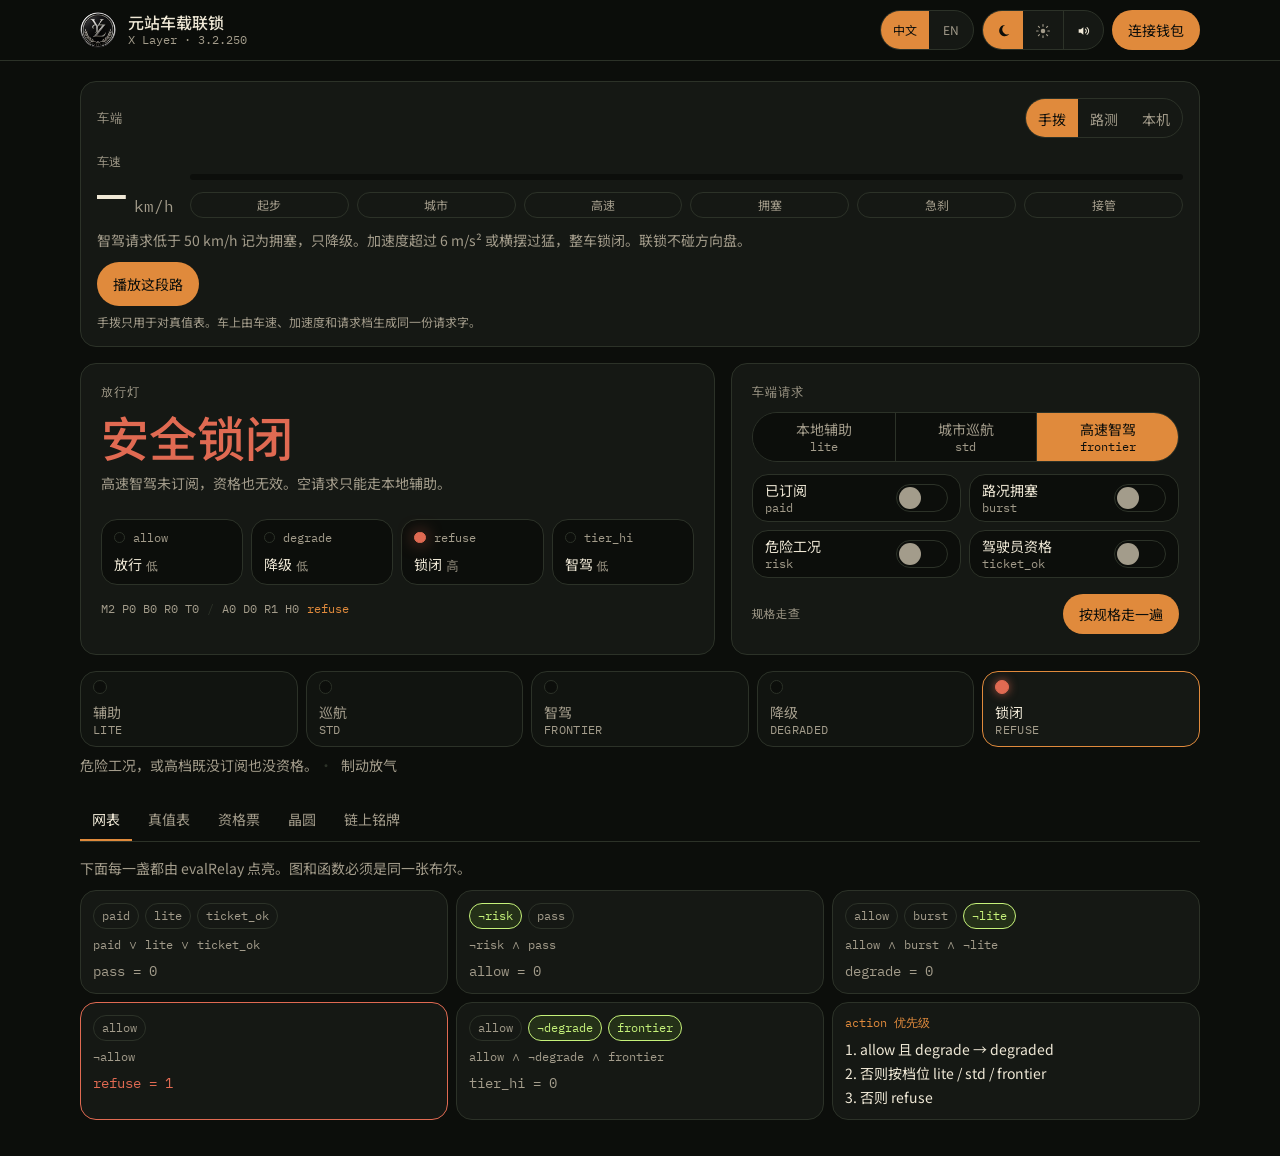
==== deweb-dist/index.html @ cddd3676 "Replace the site with the vehicle interlock. The desk now takes speed and braking as the same reques" ====
<!doctype html>
<html lang="zh-CN">
  <head>
    <meta charset="utf-8" />
    <meta name="viewport" content="width=device-width, initial-scale=1" />
    <meta name="theme-color" content="#0c0e0b" />
    <title>元站车载联锁 · Yuan Station</title>
    <link rel="icon" href="./yizhan-seal.png" />
    <link rel="preconnect" href="https://fonts.googleapis.com" />
    <link rel="preconnect" href="https://fonts.gstatic.com" crossorigin="anonymous" />
    <link
      rel="stylesheet"
      href="https://fonts.googleapis.com/css2?family=IBM+Plex+Mono:wght@400;500&family=Noto+Sans+SC:wght@400;500;700&display=swap"
    />
    <script type="module" crossorigin src="./assets/deweb-d1Ui1Q2k.js"></script>
    <link rel="stylesheet" crossorigin href="./assets/deweb-CoRN3Jh_.css">
  </head>
  <body>
    <div id="root"></div>
  </body>
</html>
---- deweb-dist/assets/deweb-CoRN3Jh_.css ----
/*! tailwindcss v4.3.3 | MIT License | https://tailwindcss.com */
@layer properties{@supports (((-webkit-hyphens:none)) and (not (margin-trim:inline))) or ((-moz-orient:inline) and (not (color:rgb(from red r g b)))){*,:before,:after,::backdrop{--tw-scale-x:1;--tw-scale-y:1;--tw-scale-z:1;--tw-rotate-x:initial;--tw-rotate-y:initial;--tw-rotate-z:initial;--tw-skew-x:initial;--tw-skew-y:initial;--tw-space-y-reverse:0;--tw-border-style:solid;--tw-leading:initial;--tw-font-weight:initial;--tw-tracking:initial;--tw-ordinal:initial;--tw-slashed-zero:initial;--tw-numeric-figure:initial;--tw-numeric-spacing:initial;--tw-numeric-fraction:initial;--tw-shadow:0 0 #0000;--tw-shadow-color:initial;--tw-shadow-alpha:100%;--tw-inset-shadow:0 0 #0000;--tw-inset-shadow-color:initial;--tw-inset-shadow-alpha:100%;--tw-ring-color:initial;--tw-ring-shadow:0 0 #0000;--tw-inset-ring-color:initial;--tw-inset-ring-shadow:0 0 #0000;--tw-ring-inset:initial;--tw-ring-offset-width:0px;--tw-ring-offset-color:#fff;--tw-ring-offset-shadow:0 0 #0000;--tw-outline-style:solid;--tw-blur:initial;--tw-brightness:initial;--tw-contrast:initial;--tw-grayscale:initial;--tw-hue-rotate:initial;--tw-invert:initial;--tw-opacity:initial;--tw-saturate:initial;--tw-sepia:initial;--tw-drop-shadow:initial;--tw-drop-shadow-color:initial;--tw-drop-shadow-alpha:100%;--tw-drop-shadow-size:initial;--tw-backdrop-blur:initial;--tw-backdrop-brightness:initial;--tw-backdrop-contrast:initial;--tw-backdrop-grayscale:initial;--tw-backdrop-hue-rotate:initial;--tw-backdrop-invert:initial;--tw-backdrop-opacity:initial;--tw-backdrop-saturate:initial;--tw-backdrop-sepia:initial;--tw-duration:initial;--tw-ease:initial;--tw-content:"";--tw-translate-x:0;--tw-translate-y:0;--tw-translate-z:0}}}@layer theme{:root,:host{--font-sans:"Noto Sans SC", "WenQuanYi Zen Hei", "PingFang SC", sans-serif;--font-mono:"IBM Plex Mono", "WenQuanYi Zen Hei Mono", ui-monospace, monospace;--color-red-500:oklch(63.7% .237 25.331);--color-zinc-50:oklch(98.5% 0 none);--color-zinc-400:oklch(70.5% .015 286.067);--color-zinc-500:oklch(55.2% .016 285.938);--color-zinc-900:oklch(21% .006 285.885);--color-zinc-950:oklch(14.1% .005 285.823);--color-neutral-100:oklch(97% 0 none);--color-neutral-300:oklch(87% 0 none);--color-neutral-500:oklch(55.6% 0 none);--color-neutral-700:oklch(37.1% 0 none);--color-neutral-900:oklch(20.5% 0 none);--color-black:#000;--color-white:#fff;--spacing:.25rem;--container-sm:24rem;--container-md:28rem;--container-xl:36rem;--container-2xl:42rem;--container-6xl:72rem;--text-xs:.75rem;--text-xs--line-height:calc(1 / .75);--text-sm:.875rem;--text-sm--line-height:calc(1.25 / .875);--text-base:1rem;--text-base--line-height:calc(1.5 / 1);--text-lg:1.125rem;--text-lg--line-height:calc(1.75 / 1.125);--text-xl:1.25rem;--text-xl--line-height:calc(1.75 / 1.25);--text-2xl:1.5rem;--text-3xl:1.875rem;--text-4xl:2.25rem;--text-4xl--line-height:calc(2.5 / 2.25);--text-5xl:3rem;--text-5xl--line-height:1;--font-weight-medium:500;--font-weight-semibold:600;--tracking-tight:-.025em;--tracking-wide:.025em;--tracking-widest:.1em;--leading-tight:1.25;--leading-snug:1.375;--leading-normal:1.5;--leading-relaxed:1.625;--radius-xs:.125rem;--radius-sm:.25rem;--radius-md:.375rem;--radius-lg:.5rem;--radius-xl:.75rem;--radius-2xl:1rem;--ease-out:cubic-bezier(0, 0, .2, 1);--ease-in-out:cubic-bezier(.4, 0, .2, 1);--animate-pulse:pulse 2s cubic-bezier(.4, 0, .6, 1) infinite;--default-transition-duration:.15s;--default-transition-timing-function:cubic-bezier(.4, 0, .2, 1);--default-font-family:var(--font-sans);--default-mono-font-family:var(--font-mono);--color-bg:#0c0e0b;--color-surface:#151814;--color-surface-2:#1e241c;--color-fg:#efe8d6;--color-muted:#a39c8b;--color-line:#2c3228;--color-copper:#e08a3c;--color-ink:#0c0e0b;--color-phosphor:#c6f27a;--color-phosphor-dim:#243018;--color-amber:#e6b15a;--color-signal:#e06a52;--radius-panel:1rem}}@layer base{*,:after,:before,::backdrop{box-sizing:border-box;border:0 solid;margin:0;padding:0}::file-selector-button{box-sizing:border-box;border:0 solid;margin:0;padding:0}html,:host{-webkit-text-size-adjust:100%;tab-size:4;line-height:1.5;font-family:var(--default-font-family,-apple-system, BlinkMacSystemFont, "Segoe UI", Roboto, "Helvetica Neue", "Noto Sans", Arial, sans-serif, "Apple Color Emoji", "Segoe UI Emoji", "Segoe UI Symbol", "Noto Color Emoji");font-feature-settings:var(--default-font-feature-settings,normal);font-variation-settings:var(--default-font-variation-settings,normal);-webkit-tap-highlight-color:transparent}hr{height:0;color:inherit;border-top-width:1px}abbr:where([title]){-webkit-text-decoration:underline dotted;text-decoration:underline dotted}h1,h2,h3,h4,h5,h6{font-size:inherit;font-weight:inherit}a{color:inherit;-webkit-text-decoration:inherit;-webkit-text-decoration:inherit;-webkit-text-decoration:inherit;-webkit-text-decoration:inherit;text-decoration:inherit}b,strong{font-weight:bolder}code,kbd,samp,pre{font-family:var(--default-mono-font-family,ui-monospace, SFMono-Regular, Menlo, Monaco, Consolas, "Liberation Mono", "Courier New", monospace);font-feature-settings:var(--default-mono-font-feature-settings,normal);font-variation-settings:var(--default-mono-font-variation-settings,normal);font-size:1em}small{font-size:80%}sub,sup{vertical-align:baseline;font-size:75%;line-height:0;position:relative}sub{bottom:-.25em}sup{top:-.5em}table{text-indent:0;border-color:inherit;border-collapse:collapse}:-moz-focusring:where(:not(iframe)){outline:auto}progress{vertical-align:baseline}summary{display:list-item}ol,ul,menu{list-style:none}img,svg,video,canvas,audio,iframe,embed,object{vertical-align:middle;display:block}img,video{max-width:100%;height:auto}button,input,select,optgroup,textarea{font:inherit;font-feature-settings:inherit;font-variation-settings:inherit;letter-spacing:inherit;color:inherit;opacity:1;background-color:#0000;border-radius:0}::file-selector-button{font:inherit;font-feature-settings:inherit;font-variation-settings:inherit;letter-spacing:inherit;color:inherit;opacity:1;background-color:#0000;border-radius:0}:where(select:is([multiple],[size])) optgroup{font-weight:bolder}:where(select:is([multiple],[size])) optgroup option{padding-inline-start:20px}::file-selector-button{margin-inline-end:4px}::placeholder{opacity:1}@supports (not ((-webkit-appearance:-apple-pay-button))) or (contain-intrinsic-size:1px){::placeholder{color:currentColor}@supports (color:color-mix(in lab, red, red)){::placeholder{color:color-mix(in oklab, currentcolor 50%, transparent)}}}textarea{resize:vertical}::-webkit-search-decoration{-webkit-appearance:none}::-webkit-date-and-time-value{min-height:1lh;text-align:inherit}::-webkit-datetime-edit{display:inline-flex}::-webkit-datetime-edit-fields-wrapper{padding:0}::-webkit-datetime-edit{padding-block:0}::-webkit-datetime-edit-year-field{padding-block:0}::-webkit-datetime-edit-month-field{padding-block:0}::-webkit-datetime-edit-day-field{padding-block:0}::-webkit-datetime-edit-hour-field{padding-block:0}::-webkit-datetime-edit-minute-field{padding-block:0}::-webkit-datetime-edit-second-field{padding-block:0}::-webkit-datetime-edit-millisecond-field{padding-block:0}::-webkit-datetime-edit-meridiem-field{padding-block:0}::-webkit-calendar-picker-indicator{line-height:1}:-moz-ui-invalid{box-shadow:none}button,input:where([type=button],[type=reset],[type=submit]){appearance:button}::file-selector-button{appearance:button}::-webkit-inner-spin-button{height:auto}::-webkit-outer-spin-button{height:auto}[hidden]:where(:not([hidden=until-found])){display:none!important}html{background:var(--color-bg);color:var(--color-fg);-webkit-font-smoothing:antialiased;-moz-osx-font-smoothing:grayscale}body{min-height:100vh;font-family:var(--font-sans);background:var(--color-bg);margin:0}h1,h2,h3{text-wrap:balance;font-weight:500}p{text-wrap:pretty}button:not(:disabled),[role=button]:not(:disabled){cursor:pointer}:focus-visible{outline:2px solid var(--color-copper);outline-offset:2px}}@layer components;@layer utilities{.collapse{visibility:collapse}.invisible{visibility:hidden}.visible{visibility:visible}.absolute{position:absolute}.fixed{position:fixed}.relative{position:relative}.static{position:static}.sticky{position:sticky}.inset-0{inset:0}.top-0{top:0}.right-1{right:var(--spacing)}.right-2{right:calc(var(--spacing) * 2)}.right-3{right:calc(var(--spacing) * 3)}.right-4{right:calc(var(--spacing) * 4)}.left-1{left:var(--spacing)}.left-2{left:calc(var(--spacing) * 2)}.left-3{left:calc(var(--spacing) * 3)}.left-4{left:calc(var(--spacing) * 4)}.z-20{z-index:20}.container{width:100%}@media (width>=40rem){.container{max-width:40rem}}@media (width>=48rem){.container{max-width:48rem}}@media (width>=64rem){.container{max-width:64rem}}@media (width>=80rem){.container{max-width:80rem}}@media (width>=96rem){.container{max-width:96rem}}.mx-2{margin-inline:calc(var(--spacing) * 2)}.mx-auto{margin-inline:auto}.mt-1{margin-top:var(--spacing)}.mt-2{margin-top:calc(var(--spacing) * 2)}.mt-3{margin-top:calc(var(--spacing) * 3)}.mt-4{margin-top:calc(var(--spacing) * 4)}.mt-5{margin-top:calc(var(--spacing) * 5)}.mt-6{margin-top:calc(var(--spacing) * 6)}.ml-1{margin-left:var(--spacing)}.ml-2{margin-left:calc(var(--spacing) * 2)}.ml-auto{margin-left:auto}.ml-px{margin-left:1px}.block{display:block}.flex{display:flex}.grid{display:grid}.hidden{display:none}.inline{display:inline}.inline-flex{display:inline-flex}.table{display:table}.size-4{width:calc(var(--spacing) * 4);height:calc(var(--spacing) * 4)}.size-5{width:calc(var(--spacing) * 5);height:calc(var(--spacing) * 5)}.size-9{width:calc(var(--spacing) * 9);height:calc(var(--spacing) * 9)}.size-10{width:calc(var(--spacing) * 10);height:calc(var(--spacing) * 10)}.h-1\.5{height:calc(var(--spacing) * 1.5)}.h-8{height:calc(var(--spacing) * 8)}.h-10{height:calc(var(--spacing) * 10)}.h-full{height:100%}.max-h-80{max-height:calc(var(--spacing) * 80)}.min-h-10{min-height:calc(var(--spacing) * 10)}.min-h-11{min-height:calc(var(--spacing) * 11)}.min-h-12{min-height:calc(var(--spacing) * 12)}.min-h-16{min-height:calc(var(--spacing) * 16)}.min-h-screen{min-height:100vh}.w-8{width:calc(var(--spacing) * 8)}.w-full{width:100%}.max-w-2xl{max-width:var(--container-2xl)}.max-w-6xl{max-width:var(--container-6xl)}.max-w-56{max-width:calc(var(--spacing) * 56)}.max-w-full{max-width:100%}.max-w-md{max-width:var(--container-md)}.max-w-sm{max-width:var(--container-sm)}.max-w-xl{max-width:var(--container-xl)}.min-w-0{min-width:0}.min-w-11{min-width:calc(var(--spacing) * 11)}.shrink{flex-shrink:1}.shrink-0{flex-shrink:0}.scale-100{--tw-scale-x:100%;--tw-scale-y:100%;--tw-scale-z:100%;scale:var(--tw-scale-x) var(--tw-scale-y)}.scale-\[0\.25\]{scale:.25}.transform{transform:var(--tw-rotate-x,) var(--tw-rotate-y,) var(--tw-rotate-z,) var(--tw-skew-x,) var(--tw-skew-y,)}.animate-pulse{animation:var(--animate-pulse)}.cursor-pointer{cursor:pointer}.resize{resize:both}.grid-cols-1{grid-template-columns:repeat(1,minmax(0,1fr))}.grid-cols-2{grid-template-columns:repeat(2,minmax(0,1fr))}.grid-cols-3{grid-template-columns:repeat(3,minmax(0,1fr))}.grid-cols-5{grid-template-columns:repeat(5,minmax(0,1fr))}.flex-col{flex-direction:column}.flex-wrap{flex-wrap:wrap}.place-items-center{place-items:center}.items-center{align-items:center}.items-stretch{align-items:stretch}.justify-between{justify-content:space-between}.justify-center{justify-content:center}.justify-end{justify-content:flex-end}.gap-1{gap:var(--spacing)}.gap-1\.5{gap:calc(var(--spacing) * 1.5)}.gap-2{gap:calc(var(--spacing) * 2)}.gap-3{gap:calc(var(--spacing) * 3)}.gap-4{gap:calc(var(--spacing) * 4)}.gap-px{gap:1px}:where(.space-y-3>:not(:last-child)){--tw-space-y-reverse:0;margin-block-start:calc(calc(var(--spacing) * 3) * var(--tw-space-y-reverse));margin-block-end:calc(calc(var(--spacing) * 3) * calc(1 - var(--tw-space-y-reverse)))}.gap-x-3{column-gap:calc(var(--spacing) * 3)}.gap-y-2{row-gap:calc(var(--spacing) * 2)}.truncate{text-overflow:ellipsis;white-space:nowrap;overflow:hidden}.overflow-hidden{overflow:hidden}.overflow-x-auto{overflow-x:auto}.overflow-y-auto{overflow-y:auto}.rounded{border-radius:.25rem}.rounded-2xl{border-radius:var(--radius-2xl)}.rounded-full{border-radius:2147483647px}.rounded-lg{border-radius:var(--radius-lg)}.rounded-md{border-radius:var(--radius-md)}.rounded-panel{border-radius:var(--radius-panel)}.rounded-xl{border-radius:var(--radius-xl)}.border{border-style:var(--tw-border-style);border-width:1px}.border-t{border-top-style:var(--tw-border-style);border-top-width:1px}.border-b{border-bottom-style:var(--tw-border-style);border-bottom-width:1px}.border-b-2{border-bottom-style:var(--tw-border-style);border-bottom-width:2px}.border-l{border-left-style:var(--tw-border-style);border-left-width:1px}.border-amber{border-color:var(--color-amber)}.border-copper{border-color:var(--color-copper)}.border-line{border-color:var(--color-line)}.border-neutral-300{border-color:var(--color-neutral-300)}.border-phosphor{border-color:var(--color-phosphor)}.border-signal{border-color:var(--color-signal)}.border-transparent{border-color:#0000}.bg-bg{background-color:var(--color-bg)}.bg-bg\/95{background-color:#0c0e0bf2}@supports (color:color-mix(in lab, red, red)){.bg-bg\/95{background-color:color-mix(in oklab, var(--color-bg) 95%, transparent)}}.bg-black{background-color:var(--color-black)}.bg-black\/10{background-color:#0000001a}@supports (color:color-mix(in lab, red, red)){.bg-black\/10{background-color:color-mix(in oklab, var(--color-black) 10%, transparent)}}.bg-copper{background-color:var(--color-copper)}.bg-line{background-color:var(--color-line)}.bg-phosphor-dim{background-color:var(--color-phosphor-dim)}.bg-surface{background-color:var(--color-surface)}.bg-surface\/60{background-color:#15181499}@supports (color:color-mix(in lab, red, red)){.bg-surface\/60{background-color:color-mix(in oklab, var(--color-surface) 60%, transparent)}}.bg-zinc-50{background-color:var(--color-zinc-50)}.object-cover{object-fit:cover}.p-2{padding:calc(var(--spacing) * 2)}.p-3{padding:calc(var(--spacing) * 3)}.p-4{padding:calc(var(--spacing) * 4)}.p-5{padding:calc(var(--spacing) * 5)}.p-6{padding:calc(var(--spacing) * 6)}.p-8{padding:calc(var(--spacing) * 8)}.p-\[16px\]{padding:16px}.px-2{padding-inline:calc(var(--spacing) * 2)}.px-3{padding-inline:calc(var(--spacing) * 3)}.px-4{padding-inline:calc(var(--spacing) * 4)}.px-6{padding-inline:calc(var(--spacing) * 6)}.py-1{padding-block:var(--spacing)}.py-2{padding-block:calc(var(--spacing) * 2)}.py-2\.5{padding-block:calc(var(--spacing) * 2.5)}.py-3{padding-block:calc(var(--spacing) * 3)}.py-4{padding-block:calc(var(--spacing) * 4)}.py-5{padding-block:calc(var(--spacing) * 5)}.pt-4{padding-top:calc(var(--spacing) * 4)}.pr-1{padding-right:var(--spacing)}.pr-3\.5{padding-right:calc(var(--spacing) * 3.5)}.pl-3{padding-left:calc(var(--spacing) * 3)}.pl-4{padding-left:calc(var(--spacing) * 4)}.text-center{text-align:center}.text-left{text-align:left}.font-mono{font-family:var(--font-mono)}.text-4xl{font-size:var(--text-4xl);line-height:var(--tw-leading,var(--text-4xl--line-height))}.text-5xl{font-size:var(--text-5xl);line-height:var(--tw-leading,var(--text-5xl--line-height))}.text-base{font-size:var(--text-base);line-height:var(--tw-leading,var(--text-base--line-height))}.text-lg{font-size:var(--text-lg);line-height:var(--tw-leading,var(--text-lg--line-height))}.text-sm{font-size:var(--text-sm);line-height:var(--tw-leading,var(--text-sm--line-height))}.text-xl{font-size:var(--text-xl);line-height:var(--tw-leading,var(--text-xl--line-height))}.text-xs{font-size:var(--text-xs);line-height:var(--tw-leading,var(--text-xs--line-height))}.text-\[13px\]{font-size:13px}.leading-none{--tw-leading:1;line-height:1}.leading-relaxed{--tw-leading:var(--leading-relaxed);line-height:var(--leading-relaxed)}.leading-tight{--tw-leading:var(--leading-tight);line-height:var(--leading-tight)}.font-medium{--tw-font-weight:var(--font-weight-medium);font-weight:var(--font-weight-medium)}.font-semibold{--tw-font-weight:var(--font-weight-semibold);font-weight:var(--font-weight-semibold)}.tracking-wide{--tw-tracking:var(--tracking-wide);letter-spacing:var(--tracking-wide)}.tracking-widest{--tw-tracking:var(--tracking-widest);letter-spacing:var(--tracking-widest)}.text-balance{text-wrap:balance}.text-wrap{text-wrap:wrap}.break-words{overflow-wrap:break-word}.break-all{word-break:break-all}.text-amber{color:var(--color-amber)}.text-copper{color:var(--color-copper)}.text-fg{color:var(--color-fg)}.text-ink{color:var(--color-ink)}.text-line{color:var(--color-line)}.text-muted{color:var(--color-muted)}.text-neutral-500{color:var(--color-neutral-500)}.text-phosphor{color:var(--color-phosphor)}.text-red-500{color:var(--color-red-500)}.text-signal{color:var(--color-signal)}.text-white{color:var(--color-white)}.text-zinc-500{color:var(--color-zinc-500)}.text-zinc-900{color:var(--color-zinc-900)}.tabular-nums{--tw-numeric-spacing:tabular-nums;font-variant-numeric:var(--tw-ordinal,) var(--tw-slashed-zero,) var(--tw-numeric-figure,) var(--tw-numeric-spacing,) var(--tw-numeric-fraction,)}.underline-offset-4{text-underline-offset:4px}.antialiased{-webkit-font-smoothing:antialiased;-moz-osx-font-smoothing:grayscale}.opacity-0{opacity:0}.opacity-70{opacity:.7}.opacity-100{opacity:1}.shadow{--tw-shadow:0 1px 3px 0 var(--tw-shadow-color,#0000001a), 0 1px 2px -1px var(--tw-shadow-color,#0000001a);box-shadow:var(--tw-inset-shadow), var(--tw-inset-ring-shadow), var(--tw-ring-offset-shadow), var(--tw-ring-shadow), var(--tw-shadow)}.ring{--tw-ring-shadow:var(--tw-ring-inset,) 0 0 0 calc(1px + var(--tw-ring-offset-width)) var(--tw-ring-color,currentcolor);box-shadow:var(--tw-inset-shadow), var(--tw-inset-ring-shadow), var(--tw-ring-offset-shadow), var(--tw-ring-shadow), var(--tw-shadow)}.outline,.outline-1{outline-style:var(--tw-outline-style);outline-width:1px}.-outline-offset-1{outline-offset:calc(1px * -1)}.outline-black\/10{outline-color:#0000001a}@supports (color:color-mix(in lab, red, red)){.outline-black\/10{outline-color:color-mix(in oklab, var(--color-black) 10%, transparent)}}.blur{--tw-blur:blur(8px);filter:var(--tw-blur,) var(--tw-brightness,) var(--tw-contrast,) var(--tw-grayscale,) var(--tw-hue-rotate,) var(--tw-invert,) var(--tw-saturate,) var(--tw-sepia,) var(--tw-drop-shadow,)}.blur-\[4px\]{--tw-blur:blur(4px);filter:var(--tw-blur,) var(--tw-brightness,) var(--tw-contrast,) var(--tw-grayscale,) var(--tw-hue-rotate,) var(--tw-invert,) var(--tw-saturate,) var(--tw-sepia,) var(--tw-drop-shadow,)}.blur-none{--tw-blur: ;filter:var(--tw-blur,) var(--tw-brightness,) var(--tw-contrast,) var(--tw-grayscale,) var(--tw-hue-rotate,) var(--tw-invert,) var(--tw-saturate,) var(--tw-sepia,) var(--tw-drop-shadow,)}.grayscale{--tw-grayscale:grayscale(100%);filter:var(--tw-blur,) var(--tw-brightness,) var(--tw-contrast,) var(--tw-grayscale,) var(--tw-hue-rotate,) var(--tw-invert,) var(--tw-saturate,) var(--tw-sepia,) var(--tw-drop-shadow,)}.invert{--tw-invert:invert(100%);filter:var(--tw-blur,) var(--tw-brightness,) var(--tw-contrast,) var(--tw-grayscale,) var(--tw-hue-rotate,) var(--tw-invert,) var(--tw-saturate,) var(--tw-sepia,) var(--tw-drop-shadow,)}.sepia{--tw-sepia:sepia(100%);filter:var(--tw-blur,) var(--tw-brightness,) var(--tw-contrast,) var(--tw-grayscale,) var(--tw-hue-rotate,) var(--tw-invert,) var(--tw-saturate,) var(--tw-sepia,) var(--tw-drop-shadow,)}.filter{filter:var(--tw-blur,) var(--tw-brightness,) var(--tw-contrast,) var(--tw-grayscale,) var(--tw-hue-rotate,) var(--tw-invert,) var(--tw-saturate,) var(--tw-sepia,) var(--tw-drop-shadow,)}.backdrop-blur{--tw-backdrop-blur:blur(8px);-webkit-backdrop-filter:var(--tw-backdrop-blur,) var(--tw-backdrop-brightness,) var(--tw-backdrop-contrast,) var(--tw-backdrop-grayscale,) var(--tw-backdrop-hue-rotate,) var(--tw-backdrop-invert,) var(--tw-backdrop-opacity,) var(--tw-backdrop-saturate,) var(--tw-backdrop-sepia,);backdrop-filter:var(--tw-backdrop-blur,) var(--tw-backdrop-brightness,) var(--tw-backdrop-contrast,) var(--tw-backdrop-grayscale,) var(--tw-backdrop-hue-rotate,) var(--tw-backdrop-invert,) var(--tw-backdrop-opacity,) var(--tw-backdrop-saturate,) var(--tw-backdrop-sepia,)}.transition{transition-property:color,background-color,border-color,outline-color,text-decoration-color,fill,stroke,--tw-gradient-from,--tw-gradient-via,--tw-gradient-to,opacity,box-shadow,transform,translate,scale,rotate,filter,-webkit-backdrop-filter,backdrop-filter,display,content-visibility,overlay,pointer-events;transition-timing-function:var(--tw-ease,var(--default-transition-timing-function));transition-duration:var(--tw-duration,var(--default-transition-duration))}.transition-\[box-shadow\]{transition-property:box-shadow;transition-timing-function:var(--tw-ease,var(--default-transition-timing-function));transition-duration:var(--tw-duration,var(--default-transition-duration))}.transition-\[opacity\,filter\,scale\]{transition-property:opacity,filter,scale;transition-timing-function:var(--tw-ease,var(--default-transition-timing-function));transition-duration:var(--tw-duration,var(--default-transition-duration))}.transition-\[scale\,background-color\]{transition-property:scale,background-color;transition-timing-function:var(--tw-ease,var(--default-transition-timing-function));transition-duration:var(--tw-duration,var(--default-transition-duration))}.transition-\[scale\,opacity\,filter\]{transition-property:scale,opacity,filter;transition-timing-function:var(--tw-ease,var(--default-transition-timing-function));transition-duration:var(--tw-duration,var(--default-transition-duration))}.transition-transform{transition-property:transform,translate,scale,rotate;transition-timing-function:var(--tw-ease,var(--default-transition-timing-function));transition-duration:var(--tw-duration,var(--default-transition-duration))}.duration-150{--tw-duration:.15s;transition-duration:.15s}.duration-300{--tw-duration:.3s;transition-duration:.3s}.ease-\[cubic-bezier\(0\.2\,0\,0\,1\)\]{--tw-ease:cubic-bezier(.2,0,0,1);transition-timing-function:cubic-bezier(.2,0,0,1)}.ease-out{--tw-ease:var(--ease-out);transition-timing-function:var(--ease-out)}.after\:absolute:after{content:var(--tw-content);position:absolute}.after\:top-1\/2:after{content:var(--tw-content);top:50%}.after\:left-1\/2:after{content:var(--tw-content);left:50%}.after\:size-10:after{content:var(--tw-content);width:calc(var(--spacing) * 10);height:calc(var(--spacing) * 10)}.after\:-translate-1\/2:after{content:var(--tw-content);--tw-translate-x:calc(calc(1 / 2 * 100%) * -1);--tw-translate-y:calc(calc(1 / 2 * 100%) * -1);translate:var(--tw-translate-x) var(--tw-translate-y)}.first\:border-l-0:first-child{border-left-style:var(--tw-border-style);border-left-width:0}.last\:border-b-0:last-child{border-bottom-style:var(--tw-border-style);border-bottom-width:0}@media (hover:hover){.hover\:bg-neutral-100:hover{background-color:var(--color-neutral-100)}.hover\:underline:hover{text-decoration-line:underline}}.active\:scale-\[0\.96\]:active,.active\:not-disabled\:scale-\[0\.96\]:active:not(:disabled){scale:.96}.disabled\:cursor-wait:disabled{cursor:wait}.disabled\:no-underline:disabled{text-decoration-line:none}.disabled\:opacity-60:disabled{opacity:.6}@media (width>=40rem){.sm\:grid-cols-2{grid-template-columns:repeat(2,minmax(0,1fr))}.sm\:grid-cols-3{grid-template-columns:repeat(3,minmax(0,1fr))}.sm\:grid-cols-4{grid-template-columns:repeat(4,minmax(0,1fr))}.sm\:grid-cols-6{grid-template-columns:repeat(6,minmax(0,1fr))}.sm\:grid-cols-\[auto_minmax\(0\,1fr\)\]{grid-template-columns:auto minmax(0,1fr)}.sm\:items-end{align-items:flex-end}.sm\:px-3{padding-inline:calc(var(--spacing) * 3)}.sm\:text-5xl{font-size:var(--text-5xl);line-height:var(--tw-leading,var(--text-5xl--line-height))}.sm\:text-sm{font-size:var(--text-sm);line-height:var(--tw-leading,var(--text-sm--line-height))}}@media (width>=64rem){.lg\:grid-cols-3{grid-template-columns:repeat(3,minmax(0,1fr))}.lg\:grid-cols-\[minmax\(0\,1\.15fr\)_minmax\(0\,0\.85fr\)\]{grid-template-columns:minmax(0,1.15fr) minmax(0,.85fr)}}@media (prefers-color-scheme:dark){.dark\:border-neutral-700{border-color:var(--color-neutral-700)}.dark\:bg-white\/20{background-color:#fff3}@supports (color:color-mix(in lab, red, red)){.dark\:bg-white\/20{background-color:color-mix(in oklab, var(--color-white) 20%, transparent)}}.dark\:bg-zinc-950{background-color:var(--color-zinc-950)}.dark\:text-zinc-50{color:var(--color-zinc-50)}.dark\:text-zinc-400{color:var(--color-zinc-400)}.dark\:outline-white\/10{outline-color:#ffffff1a}@supports (color:color-mix(in lab, red, red)){.dark\:outline-white\/10{outline-color:color-mix(in oklab, var(--color-white) 10%, transparent)}}@media (hover:hover){.dark\:hover\:bg-neutral-900:hover{background-color:var(--color-neutral-900)}}}}.tap{transition:scale .15s ease-out}.tap:active:not(:disabled){scale:.96}.lamp{border:1px solid var(--color-line);background:var(--color-bg);border-radius:999px;flex:none;width:.7rem;height:.7rem;transition:background-color .18s,box-shadow .18s,border-color .18s}.lamp-on[data-lamp=allow],.lamp-on[data-lamp=tierHi]{border-color:var(--color-phosphor);background:var(--color-phosphor);box-shadow:0 0 16px #c6f27aa6}@supports (color:color-mix(in lab, red, red)){.lamp-on[data-lamp=allow],.lamp-on[data-lamp=tierHi]{box-shadow:0 0 16px color-mix(in oklab, var(--color-phosphor) 65%, transparent)}}.lamp-on[data-lamp=degrade]{border-color:var(--color-amber);background:var(--color-amber);box-shadow:0 0 16px #e6b15a99}@supports (color:color-mix(in lab, red, red)){.lamp-on[data-lamp=degrade]{box-shadow:0 0 16px color-mix(in oklab, var(--color-amber) 60%, transparent)}}.lamp-on[data-lamp=refuse]{border-color:var(--color-signal);background:var(--color-signal);box-shadow:0 0 16px #e06a5299}@supports (color:color-mix(in lab, red, red)){.lamp-on[data-lamp=refuse]{box-shadow:0 0 16px color-mix(in oklab, var(--color-signal) 60%, transparent)}}.lever{border:1px solid var(--color-line);background:var(--color-bg);border-radius:999px;flex:none;width:3.25rem;height:1.75rem;transition:background-color .18s,border-color .18s;position:relative}.lever-knob{background:var(--color-muted);border-radius:999px;width:1.35rem;height:1.35rem;transition:transform .18s,background-color .18s;position:absolute;top:2px;left:2px}.lever-on{border-color:var(--color-phosphor);background:var(--color-phosphor-dim)}.lever-on .lever-knob{background:var(--color-phosphor);transform:translate(1.4rem)}.bead{border:1px solid var(--color-line);background:var(--color-bg);border-radius:999px;width:.85rem;height:.85rem;transition:background-color .18s,border-color .18s,box-shadow .18s}.bead-on[data-track=lite],.bead-on[data-track=std],.bead-on[data-track=frontier]{border-color:var(--color-phosphor);background:var(--color-phosphor);box-shadow:0 0 10px #c6f27ab3}@supports (color:color-mix(in lab, red, red)){.bead-on[data-track=lite],.bead-on[data-track=std],.bead-on[data-track=frontier]{box-shadow:0 0 10px color-mix(in oklab, var(--color-phosphor) 70%, transparent)}}.bead-on[data-track=degraded]{border-color:var(--color-amber);background:var(--color-amber);box-shadow:0 0 10px #e6b15ab3}@supports (color:color-mix(in lab, red, red)){.bead-on[data-track=degraded]{box-shadow:0 0 10px color-mix(in oklab, var(--color-amber) 70%, transparent)}}.bead-on[data-track=refuse]{border-color:var(--color-signal);background:var(--color-signal);box-shadow:0 0 10px #e06a52b3}@supports (color:color-mix(in lab, red, red)){.bead-on[data-track=refuse]{box-shadow:0 0 10px color-mix(in oklab, var(--color-signal) 70%, transparent)}}.stamp[data-action=lite],.stamp[data-action=std],.stamp[data-action=frontier]{color:var(--color-phosphor)}.stamp[data-action=degraded]{color:var(--color-amber)}.stamp[data-action=refuse]{color:var(--color-signal)}.scan{background:linear-gradient(90deg, transparent, var(--color-copper), transparent);background-size:40% 100%;height:2px;animation:1.1s ease-in-out infinite scan}@keyframes scan{0%{background-position:-40% 0}to{background-position:140% 0}}@media (prefers-reduced-motion:reduce){.tap,.lamp,.lever,.lever-knob,.bead,.scan{transition:none;animation:none}}html[data-theme=day]{--color-bg:#f3f1ea;--color-surface:#fffcf6;--color-surface-2:#e6e1d4;--color-fg:#14160f;--color-muted:#5e6458;--color-line:#d4cfc2;--color-copper:#c45c12;--color-ink:#14160f;--color-phosphor:#2c6a22;--color-phosphor-dim:#e4f0d6;--color-amber:#8d5d10;--color-amber-dim:#f3e4c4;--color-signal:#a33b2c;--color-signal-dim:#f6ddd6}.okx-mark{grid-template-columns:repeat(3,.35rem);align-items:end;gap:.2rem;height:.9rem;display:inline-grid}.okx-mark span{background:var(--color-fg);width:.35rem;display:block}.okx-mark span:first-child{height:.45rem}.okx-mark span:nth-child(2){height:.9rem}.okx-mark span:nth-child(3){height:.65rem}.die{border:1px solid var(--color-line);border-radius:var(--radius-panel);background:var(--color-bg);grid-template-columns:repeat(8,minmax(0,1fr));gap:.28rem;width:min(100%,18rem);padding:.5rem;display:grid}.pad{aspect-ratio:1;border:1px solid var(--color-line);background:var(--color-surface-2)}.pad-on{border-color:var(--color-phosphor);background:var(--color-phosphor)}.die-live{box-shadow:inset 0 0 0 1px var(--color-copper)}@property --tw-scale-x{syntax:"*";inherits:false;initial-value:1}@property --tw-scale-y{syntax:"*";inherits:false;initial-value:1}@property --tw-scale-z{syntax:"*";inherits:false;initial-value:1}@property --tw-rotate-x{syntax:"*";inherits:false}@property --tw-rotate-y{syntax:"*";inherits:false}@property --tw-rotate-z{syntax:"*";inherits:false}@property --tw-skew-x{syntax:"*";inherits:false}@property --tw-skew-y{syntax:"*";inherits:false}@property --tw-space-y-reverse{syntax:"*";inherits:false;initial-value:0}@property --tw-border-style{syntax:"*";inherits:false;initial-value:solid}@property --tw-leading{syntax:"*";inherits:false}@property --tw-font-weight{syntax:"*";inherits:false}@property --tw-tracking{syntax:"*";inherits:false}@property --tw-ordinal{syntax:"*";inherits:false}@property --tw-slashed-zero{syntax:"*";inherits:false}@property --tw-numeric-figure{syntax:"*";inherits:false}@property --tw-numeric-spacing{syntax:"*";inherits:false}@property --tw-numeric-fraction{syntax:"*";inherits:false}@property --tw-shadow{syntax:"*";inherits:false;initial-value:0 0 #0000}@property --tw-shadow-color{syntax:"*";inherits:false}@property --tw-shadow-alpha{syntax:"<percentage>";inherits:false;initial-value:100%}@property --tw-inset-shadow{syntax:"*";inherits:false;initial-value:0 0 #0000}@property --tw-inset-shadow-color{syntax:"*";inherits:false}@property --tw-inset-shadow-alpha{syntax:"<percentage>";inherits:false;initial-value:100%}@property --tw-ring-color{syntax:"*";inherits:false}@property --tw-ring-shadow{syntax:"*";inherits:false;initial-value:0 0 #0000}@property --tw-inset-ring-color{syntax:"*";inherits:false}@property --tw-inset-ring-shadow{syntax:"*";inherits:false;initial-value:0 0 #0000}@property --tw-ring-inset{syntax:"*";inherits:false}@property --tw-ring-offset-width{syntax:"<length>";inherits:false;initial-value:0}@property --tw-ring-offset-color{syntax:"*";inherits:false;initial-value:#fff}@property --tw-ring-offset-shadow{syntax:"*";inherits:false;initial-value:0 0 #0000}@property --tw-outline-style{syntax:"*";inherits:false;initial-value:solid}@property --tw-blur{syntax:"*";inherits:false}@property --tw-brightness{syntax:"*";inherits:false}@property --tw-contrast{syntax:"*";inherits:false}@property --tw-grayscale{syntax:"*";inherits:false}@property --tw-hue-rotate{syntax:"*";inherits:false}@property --tw-invert{syntax:"*";inherits:false}@property --tw-opacity{syntax:"*";inherits:false}@property --tw-saturate{syntax:"*";inherits:false}@property --tw-sepia{syntax:"*";inherits:false}@property --tw-drop-shadow{syntax:"*";inherits:false}@property --tw-drop-shadow-color{syntax:"*";inherits:false}@property --tw-drop-shadow-alpha{syntax:"<percentage>";inherits:false;initial-value:100%}@property --tw-drop-shadow-size{syntax:"*";inherits:false}@property --tw-backdrop-blur{syntax:"*";inherits:false}@property --tw-backdrop-brightness{syntax:"*";inherits:false}@property --tw-backdrop-contrast{syntax:"*";inherits:false}@property --tw-backdrop-grayscale{syntax:"*";inherits:false}@property --tw-backdrop-hue-rotate{syntax:"*";inherits:false}@property --tw-backdrop-invert{syntax:"*";inherits:false}@property --tw-backdrop-opacity{syntax:"*";inherits:false}@property --tw-backdrop-saturate{syntax:"*";inherits:false}@property --tw-backdrop-sepia{syntax:"*";inherits:false}@property --tw-duration{syntax:"*";inherits:false}@property --tw-ease{syntax:"*";inherits:false}@property --tw-content{syntax:"*";inherits:false;initial-value:""}@property --tw-translate-x{syntax:"*";inherits:false;initial-value:0}@property --tw-translate-y{syntax:"*";inherits:false;initial-value:0}@property --tw-translate-z{syntax:"*";inherits:false;initial-value:0}@keyframes pulse{50%{opacity:.5}}
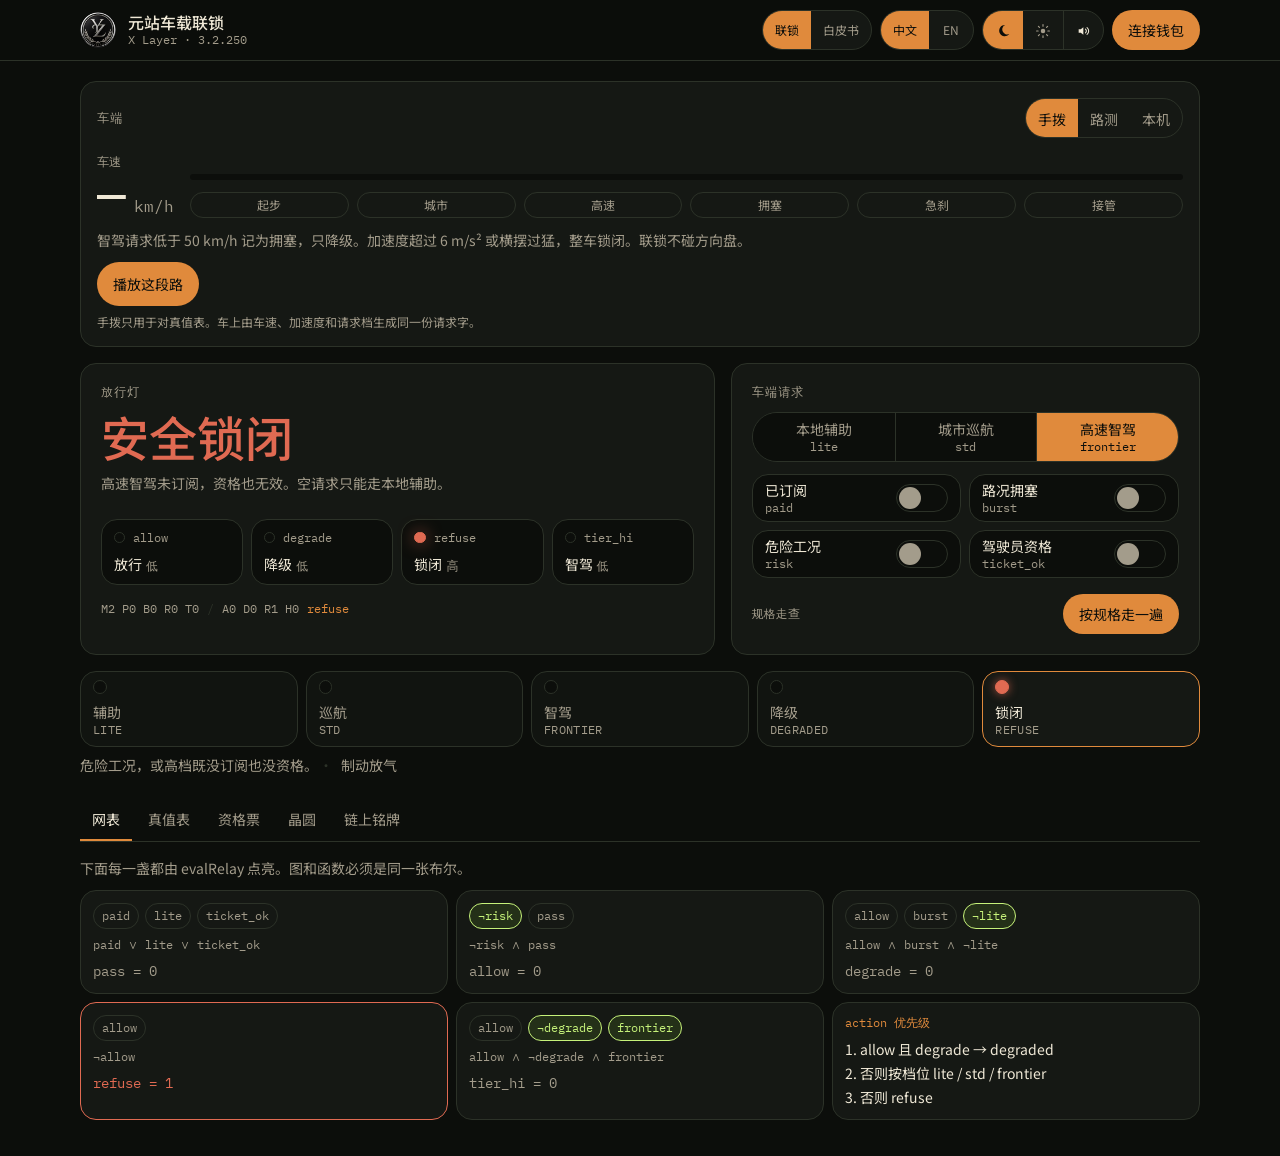
==== commit d035cc76: "Add the bilingual whitepaper to the desk. DeWeb does not follow the editor, so this build is the sna" ====
--- a/deweb-dist/index.html
+++ b/deweb-dist/index.html
@@ -12,8 +12,8 @@
       rel="stylesheet"
       href="https://fonts.googleapis.com/css2?family=IBM+Plex+Mono:wght@400;500&family=Noto+Sans+SC:wght@400;500;700&display=swap"
     />
-    <script type="module" crossorigin src="./assets/deweb-d1Ui1Q2k.js"></script>
-    <link rel="stylesheet" crossorigin href="./assets/deweb-CoRN3Jh_.css">
+    <script type="module" crossorigin src="./assets/deweb-DrTKzGqG.js"></script>
+    <link rel="stylesheet" crossorigin href="./assets/deweb-D542QDkk.css">
   </head>
   <body>
     <div id="root"></div>
--- a/deweb-dist/assets/deweb-D542QDkk.css
+++ b/deweb-dist/assets/deweb-D542QDkk.css
@@ -0,0 +1,2 @@
+/*! tailwindcss v4.3.3 | MIT License | https://tailwindcss.com */
+@layer properties{@supports (((-webkit-hyphens:none)) and (not (margin-trim:inline))) or ((-moz-orient:inline) and (not (color:rgb(from red r g b)))){*,:before,:after,::backdrop{--tw-rotate-x:initial;--tw-rotate-y:initial;--tw-rotate-z:initial;--tw-skew-x:initial;--tw-skew-y:initial;--tw-border-style:solid;--tw-leading:initial;--tw-font-weight:initial;--tw-tracking:initial;--tw-ordinal:initial;--tw-slashed-zero:initial;--tw-numeric-figure:initial;--tw-numeric-spacing:initial;--tw-numeric-fraction:initial;--tw-blur:initial;--tw-brightness:initial;--tw-contrast:initial;--tw-grayscale:initial;--tw-hue-rotate:initial;--tw-invert:initial;--tw-opacity:initial;--tw-saturate:initial;--tw-sepia:initial;--tw-drop-shadow:initial;--tw-drop-shadow-color:initial;--tw-drop-shadow-alpha:100%;--tw-drop-shadow-size:initial;--tw-backdrop-blur:initial;--tw-backdrop-brightness:initial;--tw-backdrop-contrast:initial;--tw-backdrop-grayscale:initial;--tw-backdrop-hue-rotate:initial;--tw-backdrop-invert:initial;--tw-backdrop-opacity:initial;--tw-backdrop-saturate:initial;--tw-backdrop-sepia:initial}}}@layer theme{:root,:host{--font-sans:"Noto Sans SC", "WenQuanYi Zen Hei", "PingFang SC", sans-serif;--font-mono:"IBM Plex Mono", "WenQuanYi Zen Hei Mono", ui-monospace, monospace;--color-red-500:oklch(63.7% .237 25.331);--color-zinc-50:oklch(98.5% 0 none);--color-zinc-400:oklch(70.5% .015 286.067);--color-zinc-500:oklch(55.2% .016 285.938);--color-zinc-900:oklch(21% .006 285.885);--color-zinc-950:oklch(14.1% .005 285.823);--color-neutral-100:oklch(97% 0 none);--color-neutral-300:oklch(87% 0 none);--color-neutral-500:oklch(55.6% 0 none);--color-neutral-700:oklch(37.1% 0 none);--color-neutral-900:oklch(20.5% 0 none);--color-black:#000;--color-white:#fff;--spacing:.25rem;--container-sm:24rem;--container-md:28rem;--container-xl:36rem;--container-2xl:42rem;--container-3xl:48rem;--container-6xl:72rem;--text-xs:.75rem;--text-xs--line-height:calc(1 / .75);--text-sm:.875rem;--text-sm--line-height:calc(1.25 / .875);--text-base:1rem;--text-base--line-height:calc(1.5 / 1);--text-lg:1.125rem;--text-lg--line-height:calc(1.75 / 1.125);--text-xl:1.25rem;--text-xl--line-height:calc(1.75 / 1.25);--text-3xl:1.875rem;--text-3xl--line-height:calc(2.25 / 1.875);--text-4xl:2.25rem;--text-4xl--line-height:calc(2.5 / 2.25);--text-5xl:3rem;--text-5xl--line-height:1;--font-weight-medium:500;--font-weight-semibold:600;--tracking-wide:.025em;--tracking-widest:.1em;--leading-tight:1.25;--leading-relaxed:1.625;--radius-md:.375rem;--radius-lg:.5rem;--radius-xl:.75rem;--radius-2xl:1rem;--ease-out:cubic-bezier(0, 0, .2, 1);--animate-pulse:pulse 2s cubic-bezier(.4, 0, .6, 1) infinite;--default-transition-duration:.15s;--default-transition-timing-function:cubic-bezier(.4, 0, .2, 1);--default-font-family:var(--font-sans);--default-mono-font-family:var(--font-mono);--color-bg:#0c0e0b;--color-surface:#151814;--color-surface-2:#1e241c;--color-fg:#efe8d6;--color-muted:#a39c8b;--color-line:#2c3228;--color-copper:#e08a3c;--color-ink:#0c0e0b;--color-phosphor:#c6f27a;--color-phosphor-dim:#243018;--color-amber:#e6b15a;--color-signal:#e06a52;--radius-panel:1rem}}@layer base{*,:after,:before,::backdrop{box-sizing:border-box;border:0 solid;margin:0;padding:0}::file-selector-button{box-sizing:border-box;border:0 solid;margin:0;padding:0}html,:host{-webkit-text-size-adjust:100%;tab-size:4;line-height:1.5;font-family:var(--default-font-family,-apple-system, BlinkMacSystemFont, "Segoe UI", Roboto, "Helvetica Neue", "Noto Sans", Arial, sans-serif, "Apple Color Emoji", "Segoe UI Emoji", "Segoe UI Symbol", "Noto Color Emoji");font-feature-settings:var(--default-font-feature-settings,normal);font-variation-settings:var(--default-font-variation-settings,normal);-webkit-tap-highlight-color:transparent}hr{height:0;color:inherit;border-top-width:1px}abbr:where([title]){-webkit-text-decoration:underline dotted;text-decoration:underline dotted}h1,h2,h3,h4,h5,h6{font-size:inherit;font-weight:inherit}a{color:inherit;-webkit-text-decoration:inherit;-webkit-text-decoration:inherit;-webkit-text-decoration:inherit;-webkit-text-decoration:inherit;text-decoration:inherit}b,strong{font-weight:bolder}code,kbd,samp,pre{font-family:var(--default-mono-font-family,ui-monospace, SFMono-Regular, Menlo, Monaco, Consolas, "Liberation Mono", "Courier New", monospace);font-feature-settings:var(--default-mono-font-feature-settings,normal);font-variation-settings:var(--default-mono-font-variation-settings,normal);font-size:1em}small{font-size:80%}sub,sup{vertical-align:baseline;font-size:75%;line-height:0;position:relative}sub{bottom:-.25em}sup{top:-.5em}table{text-indent:0;border-color:inherit;border-collapse:collapse}:-moz-focusring:where(:not(iframe)){outline:auto}progress{vertical-align:baseline}summary{display:list-item}ol,ul,menu{list-style:none}img,svg,video,canvas,audio,iframe,embed,object{vertical-align:middle;display:block}img,video{max-width:100%;height:auto}button,input,select,optgroup,textarea{font:inherit;font-feature-settings:inherit;font-variation-settings:inherit;letter-spacing:inherit;color:inherit;opacity:1;background-color:#0000;border-radius:0}::file-selector-button{font:inherit;font-feature-settings:inherit;font-variation-settings:inherit;letter-spacing:inherit;color:inherit;opacity:1;background-color:#0000;border-radius:0}:where(select:is([multiple],[size])) optgroup{font-weight:bolder}:where(select:is([multiple],[size])) optgroup option{padding-inline-start:20px}::file-selector-button{margin-inline-end:4px}::placeholder{opacity:1}@supports (not ((-webkit-appearance:-apple-pay-button))) or (contain-intrinsic-size:1px){::placeholder{color:currentColor}@supports (color:color-mix(in lab, red, red)){::placeholder{color:color-mix(in oklab, currentcolor 50%, transparent)}}}textarea{resize:vertical}::-webkit-search-decoration{-webkit-appearance:none}::-webkit-date-and-time-value{min-height:1lh;text-align:inherit}::-webkit-datetime-edit{display:inline-flex}::-webkit-datetime-edit-fields-wrapper{padding:0}::-webkit-datetime-edit{padding-block:0}::-webkit-datetime-edit-year-field{padding-block:0}::-webkit-datetime-edit-month-field{padding-block:0}::-webkit-datetime-edit-day-field{padding-block:0}::-webkit-datetime-edit-hour-field{padding-block:0}::-webkit-datetime-edit-minute-field{padding-block:0}::-webkit-datetime-edit-second-field{padding-block:0}::-webkit-datetime-edit-millisecond-field{padding-block:0}::-webkit-datetime-edit-meridiem-field{padding-block:0}::-webkit-calendar-picker-indicator{line-height:1}:-moz-ui-invalid{box-shadow:none}button,input:where([type=button],[type=reset],[type=submit]){appearance:button}::file-selector-button{appearance:button}::-webkit-inner-spin-button{height:auto}::-webkit-outer-spin-button{height:auto}[hidden]:where(:not([hidden=until-found])){display:none!important}html{background:var(--color-bg);color:var(--color-fg);-webkit-font-smoothing:antialiased;-moz-osx-font-smoothing:grayscale}body{min-height:100vh;font-family:var(--font-sans);background:var(--color-bg);margin:0}h1,h2,h3{text-wrap:balance;font-weight:500}p{text-wrap:pretty}button:not(:disabled),[role=button]:not(:disabled){cursor:pointer}:focus-visible{outline:2px solid var(--color-copper);outline-offset:2px}}@layer components;@layer utilities{.collapse{visibility:collapse}.visible{visibility:visible}.absolute{position:absolute}.fixed{position:fixed}.relative{position:relative}.static{position:static}.sticky{position:sticky}.top-0{top:0}.z-20{z-index:20}.container{width:100%}@media (width>=40rem){.container{max-width:40rem}}@media (width>=48rem){.container{max-width:48rem}}@media (width>=64rem){.container{max-width:64rem}}@media (width>=80rem){.container{max-width:80rem}}@media (width>=96rem){.container{max-width:96rem}}.mx-2{margin-inline:calc(var(--spacing) * 2)}.mx-auto{margin-inline:auto}.mt-1{margin-top:var(--spacing)}.mt-2{margin-top:calc(var(--spacing) * 2)}.mt-3{margin-top:calc(var(--spacing) * 3)}.mt-4{margin-top:calc(var(--spacing) * 4)}.mt-5{margin-top:calc(var(--spacing) * 5)}.mt-6{margin-top:calc(var(--spacing) * 6)}.mt-10{margin-top:calc(var(--spacing) * 10)}.ml-1{margin-left:var(--spacing)}.ml-2{margin-left:calc(var(--spacing) * 2)}.ml-auto{margin-left:auto}.block{display:block}.flex{display:flex}.grid{display:grid}.hidden{display:none}.inline{display:inline}.inline-block{display:inline-block}.inline-flex{display:inline-flex}.table{display:table}.size-4{width:calc(var(--spacing) * 4);height:calc(var(--spacing) * 4)}.size-9{width:calc(var(--spacing) * 9);height:calc(var(--spacing) * 9)}.size-10{width:calc(var(--spacing) * 10);height:calc(var(--spacing) * 10)}.h-1\.5{height:calc(var(--spacing) * 1.5)}.h-8{height:calc(var(--spacing) * 8)}.h-10{height:calc(var(--spacing) * 10)}.h-full{height:100%}.max-h-80{max-height:calc(var(--spacing) * 80)}.min-h-10{min-height:calc(var(--spacing) * 10)}.min-h-11{min-height:calc(var(--spacing) * 11)}.min-h-12{min-height:calc(var(--spacing) * 12)}.min-h-16{min-height:calc(var(--spacing) * 16)}.min-h-screen{min-height:100vh}.w-8{width:calc(var(--spacing) * 8)}.w-full{width:100%}.max-w-2xl{max-width:var(--container-2xl)}.max-w-3xl{max-width:var(--container-3xl)}.max-w-6xl{max-width:var(--container-6xl)}.max-w-56{max-width:calc(var(--spacing) * 56)}.max-w-full{max-width:100%}.max-w-md{max-width:var(--container-md)}.max-w-sm{max-width:var(--container-sm)}.max-w-xl{max-width:var(--container-xl)}.min-w-0{min-width:0}.min-w-11{min-width:calc(var(--spacing) * 11)}.shrink-0{flex-shrink:0}.border-collapse{border-collapse:collapse}.transform{transform:var(--tw-rotate-x,) var(--tw-rotate-y,) var(--tw-rotate-z,) var(--tw-skew-x,) var(--tw-skew-y,)}.cursor-pointer{cursor:pointer}.resize{resize:both}.grid-cols-1{grid-template-columns:repeat(1,minmax(0,1fr))}.grid-cols-2{grid-template-columns:repeat(2,minmax(0,1fr))}.grid-cols-3{grid-template-columns:repeat(3,minmax(0,1fr))}.grid-cols-5{grid-template-columns:repeat(5,minmax(0,1fr))}.flex-col{flex-direction:column}.flex-wrap{flex-wrap:wrap}.place-items-center{place-items:center}.items-center{align-items:center}.items-stretch{align-items:stretch}.justify-between{justify-content:space-between}.justify-center{justify-content:center}.justify-end{justify-content:flex-end}.gap-1{gap:var(--spacing)}.gap-1\.5{gap:calc(var(--spacing) * 1.5)}.gap-2{gap:calc(var(--spacing) * 2)}.gap-3{gap:calc(var(--spacing) * 3)}.gap-4{gap:calc(var(--spacing) * 4)}.gap-px{gap:1px}.gap-x-3{column-gap:calc(var(--spacing) * 3)}.gap-y-2{row-gap:calc(var(--spacing) * 2)}.truncate{text-overflow:ellipsis;white-space:nowrap;overflow:hidden}.overflow-hidden{overflow:hidden}.overflow-x-auto{overflow-x:auto}.overflow-y-auto{overflow-y:auto}.rounded-full{border-radius:2147483647px}.rounded-md{border-radius:var(--radius-md)}.rounded-panel{border-radius:var(--radius-panel)}.border{border-style:var(--tw-border-style);border-width:1px}.border-t{border-top-style:var(--tw-border-style);border-top-width:1px}.border-b{border-bottom-style:var(--tw-border-style);border-bottom-width:1px}.border-b-2{border-bottom-style:var(--tw-border-style);border-bottom-width:2px}.border-l{border-left-style:var(--tw-border-style);border-left-width:1px}.border-amber{border-color:var(--color-amber)}.border-copper{border-color:var(--color-copper)}.border-line{border-color:var(--color-line)}.border-neutral-300{border-color:var(--color-neutral-300)}.border-phosphor{border-color:var(--color-phosphor)}.border-signal{border-color:var(--color-signal)}.border-transparent{border-color:#0000}.bg-bg{background-color:var(--color-bg)}.bg-bg\/95{background-color:#0c0e0bf2}@supports (color:color-mix(in lab, red, red)){.bg-bg\/95{background-color:color-mix(in oklab, var(--color-bg) 95%, transparent)}}.bg-black\/10{background-color:#0000001a}@supports (color:color-mix(in lab, red, red)){.bg-black\/10{background-color:color-mix(in oklab, var(--color-black) 10%, transparent)}}.bg-copper{background-color:var(--color-copper)}.bg-line{background-color:var(--color-line)}.bg-phosphor-dim{background-color:var(--color-phosphor-dim)}.bg-surface{background-color:var(--color-surface)}.bg-surface\/60{background-color:#15181499}@supports (color:color-mix(in lab, red, red)){.bg-surface\/60{background-color:color-mix(in oklab, var(--color-surface) 60%, transparent)}}.bg-zinc-50{background-color:var(--color-zinc-50)}.object-cover{object-fit:cover}.p-3{padding:calc(var(--spacing) * 3)}.p-4{padding:calc(var(--spacing) * 4)}.p-5{padding:calc(var(--spacing) * 5)}.px-2{padding-inline:calc(var(--spacing) * 2)}.px-3{padding-inline:calc(var(--spacing) * 3)}.px-4{padding-inline:calc(var(--spacing) * 4)}.px-6{padding-inline:calc(var(--spacing) * 6)}.py-1{padding-block:var(--spacing)}.py-2{padding-block:calc(var(--spacing) * 2)}.py-2\.5{padding-block:calc(var(--spacing) * 2.5)}.py-3{padding-block:calc(var(--spacing) * 3)}.py-4{padding-block:calc(var(--spacing) * 4)}.py-5{padding-block:calc(var(--spacing) * 5)}.py-8{padding-block:calc(var(--spacing) * 8)}.pt-4{padding-top:calc(var(--spacing) * 4)}.pr-1{padding-right:var(--spacing)}.pl-3{padding-left:calc(var(--spacing) * 3)}.text-center{text-align:center}.text-left{text-align:left}.align-top{vertical-align:top}.font-mono{font-family:var(--font-mono)}.text-3xl{font-size:var(--text-3xl);line-height:var(--tw-leading,var(--text-3xl--line-height))}.text-4xl{font-size:var(--text-4xl);line-height:var(--tw-leading,var(--text-4xl--line-height))}.text-5xl{font-size:var(--text-5xl);line-height:var(--tw-leading,var(--text-5xl--line-height))}.text-base{font-size:var(--text-base);line-height:var(--tw-leading,var(--text-base--line-height))}.text-lg{font-size:var(--text-lg);line-height:var(--tw-leading,var(--text-lg--line-height))}.text-sm{font-size:var(--text-sm);line-height:var(--tw-leading,var(--text-sm--line-height))}.text-xl{font-size:var(--text-xl);line-height:var(--tw-leading,var(--text-xl--line-height))}.text-xs{font-size:var(--text-xs);line-height:var(--tw-leading,var(--text-xs--line-height))}.leading-6{--tw-leading:calc(var(--spacing) * 6);line-height:calc(var(--spacing) * 6)}.leading-7{--tw-leading:calc(var(--spacing) * 7);line-height:calc(var(--spacing) * 7)}.leading-none{--tw-leading:1;line-height:1}.leading-relaxed{--tw-leading:var(--leading-relaxed);line-height:var(--leading-relaxed)}.leading-tight{--tw-leading:var(--leading-tight);line-height:var(--leading-tight)}.font-medium{--tw-font-weight:var(--font-weight-medium);font-weight:var(--font-weight-medium)}.font-semibold{--tw-font-weight:var(--font-weight-semibold);font-weight:var(--font-weight-semibold)}.tracking-wide{--tw-tracking:var(--tracking-wide);letter-spacing:var(--tracking-wide)}.tracking-widest{--tw-tracking:var(--tracking-widest);letter-spacing:var(--tracking-widest)}.break-words{overflow-wrap:break-word}.break-all{word-break:break-all}.text-amber{color:var(--color-amber)}.text-copper{color:var(--color-copper)}.text-fg{color:var(--color-fg)}.text-fg\/90{color:#efe8d6e6}@supports (color:color-mix(in lab, red, red)){.text-fg\/90{color:color-mix(in oklab, var(--color-fg) 90%, transparent)}}.text-ink{color:var(--color-ink)}.text-line{color:var(--color-line)}.text-muted{color:var(--color-muted)}.text-phosphor{color:var(--color-phosphor)}.text-red-500{color:var(--color-red-500)}.text-signal{color:var(--color-signal)}.text-zinc-500{color:var(--color-zinc-500)}.text-zinc-900{color:var(--color-zinc-900)}.tabular-nums{--tw-numeric-spacing:tabular-nums;font-variant-numeric:var(--tw-ordinal,) var(--tw-slashed-zero,) var(--tw-numeric-figure,) var(--tw-numeric-spacing,) var(--tw-numeric-fraction,)}.underline-offset-4{text-underline-offset:4px}.antialiased{-webkit-font-smoothing:antialiased;-moz-osx-font-smoothing:grayscale}.opacity-70{opacity:.7}.blur{--tw-blur:blur(8px);filter:var(--tw-blur,) var(--tw-brightness,) var(--tw-contrast,) var(--tw-grayscale,) var(--tw-hue-rotate,) var(--tw-invert,) var(--tw-saturate,) var(--tw-sepia,) var(--tw-drop-shadow,)}.filter{filter:var(--tw-blur,) var(--tw-brightness,) var(--tw-contrast,) var(--tw-grayscale,) var(--tw-hue-rotate,) var(--tw-invert,) var(--tw-saturate,) var(--tw-sepia,) var(--tw-drop-shadow,)}.filter\!{filter:var(--tw-blur,) var(--tw-brightness,) var(--tw-contrast,) var(--tw-grayscale,) var(--tw-hue-rotate,) var(--tw-invert,) var(--tw-saturate,) var(--tw-sepia,) var(--tw-drop-shadow,)!important}.backdrop-blur{--tw-backdrop-blur:blur(8px);-webkit-backdrop-filter:var(--tw-backdrop-blur,) var(--tw-backdrop-brightness,) var(--tw-backdrop-contrast,) var(--tw-backdrop-grayscale,) var(--tw-backdrop-hue-rotate,) var(--tw-backdrop-invert,) var(--tw-backdrop-opacity,) var(--tw-backdrop-saturate,) var(--tw-backdrop-sepia,);backdrop-filter:var(--tw-backdrop-blur,) var(--tw-backdrop-brightness,) var(--tw-backdrop-contrast,) var(--tw-backdrop-grayscale,) var(--tw-backdrop-hue-rotate,) var(--tw-backdrop-invert,) var(--tw-backdrop-opacity,) var(--tw-backdrop-saturate,) var(--tw-backdrop-sepia,)}.transition{transition-property:color,background-color,border-color,outline-color,text-decoration-color,fill,stroke,--tw-gradient-from,--tw-gradient-via,--tw-gradient-to,opacity,box-shadow,transform,translate,scale,rotate,filter,-webkit-backdrop-filter,backdrop-filter,display,content-visibility,overlay,pointer-events;transition-timing-function:var(--tw-ease,var(--default-transition-timing-function));transition-duration:var(--tw-duration,var(--default-transition-duration))}.first\:border-l-0:first-child{border-left-style:var(--tw-border-style);border-left-width:0}.last\:border-b-0:last-child{border-bottom-style:var(--tw-border-style);border-bottom-width:0}@media (hover:hover){.hover\:bg-neutral-100:hover{background-color:var(--color-neutral-100)}.hover\:underline:hover{text-decoration-line:underline}}.disabled\:cursor-wait:disabled{cursor:wait}.disabled\:no-underline:disabled{text-decoration-line:none}.disabled\:opacity-60:disabled{opacity:.6}@media (width>=40rem){.sm\:grid-cols-2{grid-template-columns:repeat(2,minmax(0,1fr))}.sm\:grid-cols-3{grid-template-columns:repeat(3,minmax(0,1fr))}.sm\:grid-cols-4{grid-template-columns:repeat(4,minmax(0,1fr))}.sm\:grid-cols-6{grid-template-columns:repeat(6,minmax(0,1fr))}.sm\:grid-cols-\[auto_minmax\(0\,1fr\)\]{grid-template-columns:auto minmax(0,1fr)}.sm\:items-end{align-items:flex-end}.sm\:px-3{padding-inline:calc(var(--spacing) * 3)}.sm\:text-5xl{font-size:var(--text-5xl);line-height:var(--tw-leading,var(--text-5xl--line-height))}.sm\:text-sm{font-size:var(--text-sm);line-height:var(--tw-leading,var(--text-sm--line-height))}}@media (width>=64rem){.lg\:grid-cols-3{grid-template-columns:repeat(3,minmax(0,1fr))}.lg\:grid-cols-\[minmax\(0\,1\.15fr\)_minmax\(0\,0\.85fr\)\]{grid-template-columns:minmax(0,1.15fr) minmax(0,.85fr)}}@media (prefers-color-scheme:dark){.dark\:border-neutral-700{border-color:var(--color-neutral-700)}.dark\:bg-white\/20{background-color:#fff3}@supports (color:color-mix(in lab, red, red)){.dark\:bg-white\/20{background-color:color-mix(in oklab, var(--color-white) 20%, transparent)}}.dark\:bg-zinc-950{background-color:var(--color-zinc-950)}.dark\:text-zinc-50{color:var(--color-zinc-50)}.dark\:text-zinc-400{color:var(--color-zinc-400)}@media (hover:hover){.dark\:hover\:bg-neutral-900:hover{background-color:var(--color-neutral-900)}}}}.tap{transition:scale .15s ease-out}.tap:active:not(:disabled){scale:.96}.lamp{border:1px solid var(--color-line);background:var(--color-bg);border-radius:999px;flex:none;width:.7rem;height:.7rem;transition:background-color .18s,box-shadow .18s,border-color .18s}.lamp-on[data-lamp=allow],.lamp-on[data-lamp=tierHi]{border-color:var(--color-phosphor);background:var(--color-phosphor);box-shadow:0 0 16px #c6f27aa6}@supports (color:color-mix(in lab, red, red)){.lamp-on[data-lamp=allow],.lamp-on[data-lamp=tierHi]{box-shadow:0 0 16px color-mix(in oklab, var(--color-phosphor) 65%, transparent)}}.lamp-on[data-lamp=degrade]{border-color:var(--color-amber);background:var(--color-amber);box-shadow:0 0 16px #e6b15a99}@supports (color:color-mix(in lab, red, red)){.lamp-on[data-lamp=degrade]{box-shadow:0 0 16px color-mix(in oklab, var(--color-amber) 60%, transparent)}}.lamp-on[data-lamp=refuse]{border-color:var(--color-signal);background:var(--color-signal);box-shadow:0 0 16px #e06a5299}@supports (color:color-mix(in lab, red, red)){.lamp-on[data-lamp=refuse]{box-shadow:0 0 16px color-mix(in oklab, var(--color-signal) 60%, transparent)}}.lever{border:1px solid var(--color-line);background:var(--color-bg);border-radius:999px;flex:none;width:3.25rem;height:1.75rem;transition:background-color .18s,border-color .18s;position:relative}.lever-knob{background:var(--color-muted);border-radius:999px;width:1.35rem;height:1.35rem;transition:transform .18s,background-color .18s;position:absolute;top:2px;left:2px}.lever-on{border-color:var(--color-phosphor);background:var(--color-phosphor-dim)}.lever-on .lever-knob{background:var(--color-phosphor);transform:translate(1.4rem)}.bead{border:1px solid var(--color-line);background:var(--color-bg);border-radius:999px;width:.85rem;height:.85rem;transition:background-color .18s,border-color .18s,box-shadow .18s}.bead-on[data-track=lite],.bead-on[data-track=std],.bead-on[data-track=frontier]{border-color:var(--color-phosphor);background:var(--color-phosphor);box-shadow:0 0 10px #c6f27ab3}@supports (color:color-mix(in lab, red, red)){.bead-on[data-track=lite],.bead-on[data-track=std],.bead-on[data-track=frontier]{box-shadow:0 0 10px color-mix(in oklab, var(--color-phosphor) 70%, transparent)}}.bead-on[data-track=degraded]{border-color:var(--color-amber);background:var(--color-amber);box-shadow:0 0 10px #e6b15ab3}@supports (color:color-mix(in lab, red, red)){.bead-on[data-track=degraded]{box-shadow:0 0 10px color-mix(in oklab, var(--color-amber) 70%, transparent)}}.bead-on[data-track=refuse]{border-color:var(--color-signal);background:var(--color-signal);box-shadow:0 0 10px #e06a52b3}@supports (color:color-mix(in lab, red, red)){.bead-on[data-track=refuse]{box-shadow:0 0 10px color-mix(in oklab, var(--color-signal) 70%, transparent)}}.stamp[data-action=lite],.stamp[data-action=std],.stamp[data-action=frontier]{color:var(--color-phosphor)}.stamp[data-action=degraded]{color:var(--color-amber)}.stamp[data-action=refuse]{color:var(--color-signal)}.scan{background:linear-gradient(90deg, transparent, var(--color-copper), transparent);background-size:40% 100%;height:2px;animation:1.1s ease-in-out infinite scan}@keyframes scan{0%{background-position:-40% 0}to{background-position:140% 0}}@media (prefers-reduced-motion:reduce){.tap,.lamp,.lever,.lever-knob,.bead,.scan{transition:none;animation:none}}html[data-theme=day]{--color-bg:#f3f1ea;--color-surface:#fffcf6;--color-surface-2:#e6e1d4;--color-fg:#14160f;--color-muted:#5e6458;--color-line:#d4cfc2;--color-copper:#c45c12;--color-ink:#14160f;--color-phosphor:#2c6a22;--color-phosphor-dim:#e4f0d6;--color-amber:#8d5d10;--color-amber-dim:#f3e4c4;--color-signal:#a33b2c;--color-signal-dim:#f6ddd6}.okx-mark{grid-template-columns:repeat(3,.35rem);align-items:end;gap:.2rem;height:.9rem;display:inline-grid}.okx-mark span{background:var(--color-fg);width:.35rem;display:block}.okx-mark span:first-child{height:.45rem}.okx-mark span:nth-child(2){height:.9rem}.okx-mark span:nth-child(3){height:.65rem}.die{border:1px solid var(--color-line);border-radius:var(--radius-panel);background:var(--color-bg);grid-template-columns:repeat(8,minmax(0,1fr));gap:.28rem;width:min(100%,18rem);padding:.5rem;display:grid}.pad{aspect-ratio:1;border:1px solid var(--color-line);background:var(--color-surface-2)}.pad-on{border-color:var(--color-phosphor);background:var(--color-phosphor)}.die-live{box-shadow:inset 0 0 0 1px var(--color-copper)}@property --tw-rotate-x{syntax:"*";inherits:false}@property --tw-rotate-y{syntax:"*";inherits:false}@property --tw-rotate-z{syntax:"*";inherits:false}@property --tw-skew-x{syntax:"*";inherits:false}@property --tw-skew-y{syntax:"*";inherits:false}@property --tw-border-style{syntax:"*";inherits:false;initial-value:solid}@property --tw-leading{syntax:"*";inherits:false}@property --tw-font-weight{syntax:"*";inherits:false}@property --tw-tracking{syntax:"*";inherits:false}@property --tw-ordinal{syntax:"*";inherits:false}@property --tw-slashed-zero{syntax:"*";inherits:false}@property --tw-numeric-figure{syntax:"*";inherits:false}@property --tw-numeric-spacing{syntax:"*";inherits:false}@property --tw-numeric-fraction{syntax:"*";inherits:false}@property --tw-blur{syntax:"*";inherits:false}@property --tw-brightness{syntax:"*";inherits:false}@property --tw-contrast{syntax:"*";inherits:false}@property --tw-grayscale{syntax:"*";inherits:false}@property --tw-hue-rotate{syntax:"*";inherits:false}@property --tw-invert{syntax:"*";inherits:false}@property --tw-opacity{syntax:"*";inherits:false}@property --tw-saturate{syntax:"*";inherits:false}@property --tw-sepia{syntax:"*";inherits:false}@property --tw-drop-shadow{syntax:"*";inherits:false}@property --tw-drop-shadow-color{syntax:"*";inherits:false}@property --tw-drop-shadow-alpha{syntax:"<percentage>";inherits:false;initial-value:100%}@property --tw-drop-shadow-size{syntax:"*";inherits:false}@property --tw-backdrop-blur{syntax:"*";inherits:false}@property --tw-backdrop-brightness{syntax:"*";inherits:false}@property --tw-backdrop-contrast{syntax:"*";inherits:false}@property --tw-backdrop-grayscale{syntax:"*";inherits:false}@property --tw-backdrop-hue-rotate{syntax:"*";inherits:false}@property --tw-backdrop-invert{syntax:"*";inherits:false}@property --tw-backdrop-opacity{syntax:"*";inherits:false}@property --tw-backdrop-saturate{syntax:"*";inherits:false}@property --tw-backdrop-sepia{syntax:"*";inherits:false}@keyframes pulse{50%{opacity:.5}}
